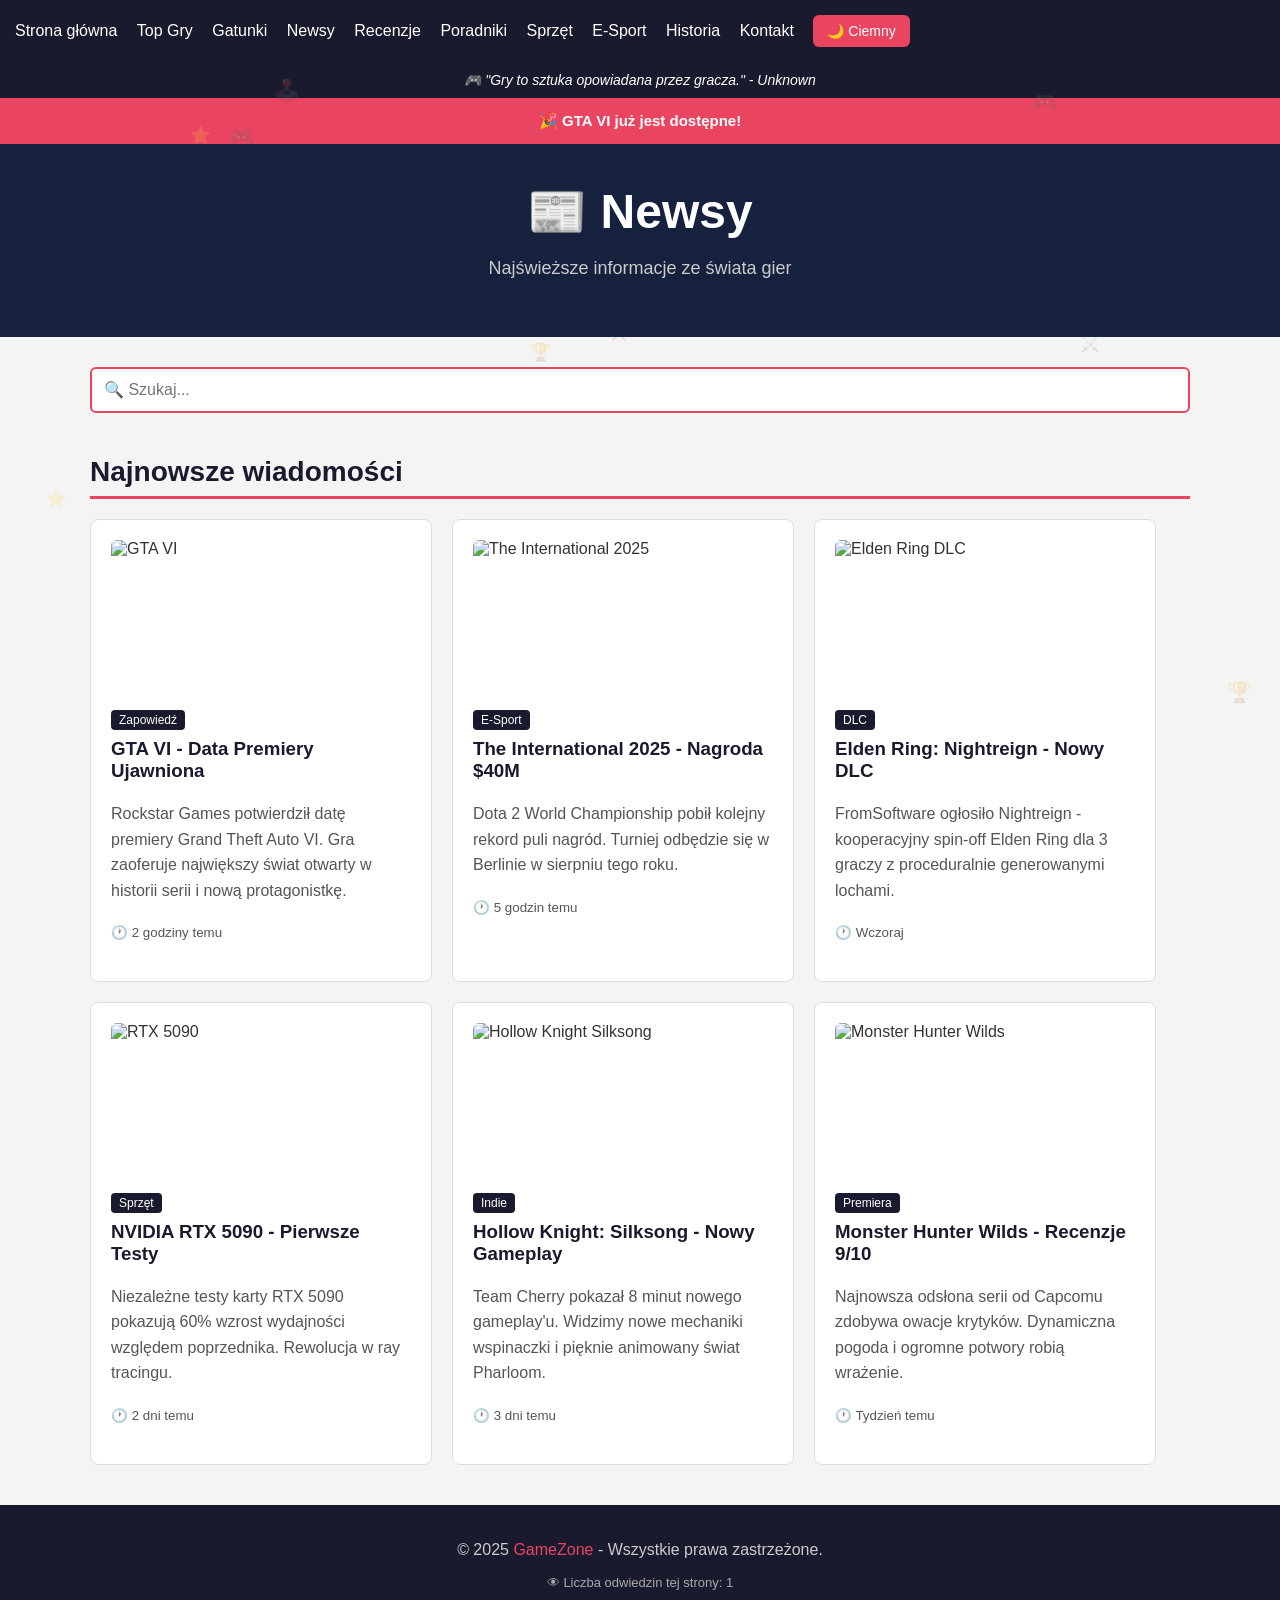
==== newsy.html @ ea4809ce "Add files via upload" ====
<!DOCTYPE html>
<html lang="pl">
<head>
  <meta charset="UTF-8">
  <title>Newsy - GameZone</title>
  <link rel="stylesheet" href="style.css">
</head>
<body>

  <nav>
    <a href="index.html">Strona główna</a>
    <a href="top-games.html">Top Gry</a>
    <a href="gatunki.html">Gatunki</a>
    <a href="newsy.html">Newsy</a>
    <a href="recenzje.html">Recenzje</a>
    <a href="poradniki.html">Poradniki</a>
    <a href="sprzet.html">Sprzęt</a>
    <a href="esport.html">E-Sport</a>
    <a href="historia.html">Historia</a>
    <a href="kontakt.html">Kontakt</a>
  </nav>

  <header>
    <h1>📰 Newsy</h1>
    <p>Najświeższe informacje ze świata gier</p>
  </header>

  <main>
    <h2>Najnowsze wiadomości</h2>

    <div class="siatka">

      <div class="karta">
        <img src="grafiki/news-gta6.jpg" alt="GTA VI" width="300" height="160">
        <span class="gatunek">Zapowiedź</span>
        <h3>GTA VI - Data Premiery Ujawniona</h3>
        <p>Rockstar Games potwierdził datę premiery Grand Theft Auto VI. Gra zaoferuje największy świat otwarty w historii serii i nową protagonistkę.</p>
        <p><small>🕐 2 godziny temu</small></p>
      </div>

      <div class="karta">
        <img src="grafiki/news-ti2025.jpg" alt="The International 2025" width="300" height="160">
        <span class="gatunek">E-Sport</span>
        <h3>The International 2025 - Nagroda $40M</h3>
        <p>Dota 2 World Championship pobił kolejny rekord puli nagród. Turniej odbędzie się w Berlinie w sierpniu tego roku.</p>
        <p><small>🕐 5 godzin temu</small></p>
      </div>

      <div class="karta">
        <img src="grafiki/news-eldenring-dlc.jpg" alt="Elden Ring DLC" width="300" height="160">
        <span class="gatunek">DLC</span>
        <h3>Elden Ring: Nightreign - Nowy DLC</h3>
        <p>FromSoftware ogłosiło Nightreign - kooperacyjny spin-off Elden Ring dla 3 graczy z proceduralnie generowanymi lochami.</p>
        <p><small>🕐 Wczoraj</small></p>
      </div>

      <div class="karta">
        <img src="grafiki/news-rtx5090.jpg" alt="RTX 5090" width="300" height="160">
        <span class="gatunek">Sprzęt</span>
        <h3>NVIDIA RTX 5090 - Pierwsze Testy</h3>
        <p>Niezależne testy karty RTX 5090 pokazują 60% wzrost wydajności względem poprzednika. Rewolucja w ray tracingu.</p>
        <p><small>🕐 2 dni temu</small></p>
      </div>

      <div class="karta">
        <img src="grafiki/news-silksong.jpg" alt="Hollow Knight Silksong" width="300" height="160">
        <span class="gatunek">Indie</span>
        <h3>Hollow Knight: Silksong - Nowy Gameplay</h3>
        <p>Team Cherry pokazał 8 minut nowego gameplay'u. Widzimy nowe mechaniki wspinaczki i pięknie animowany świat Pharloom.</p>
        <p><small>🕐 3 dni temu</small></p>
      </div>

      <div class="karta">
        <img src="grafiki/news-mhwilds.jpg" alt="Monster Hunter Wilds" width="300" height="160">
        <span class="gatunek">Premiera</span>
        <h3>Monster Hunter Wilds - Recenzje 9/10</h3>
        <p>Najnowsza odsłona serii od Capcomu zdobywa owacje krytyków. Dynamiczna pogoda i ogromne potwory robią wrażenie.</p>
        <p><small>🕐 Tydzień temu</small></p>
      </div>

    </div>
  </main>

  <footer>
    <p>© 2025 <a href="index.html">GameZone</a> - Wszystkie prawa zastrzeżone.</p>
  </footer>

  <script src="script.js"></script>
</body>
</html>
---- style.css ----
body {
  font-family: Arial, sans-serif;
  background-color: #f4f4f4;
  color: #333333;
  margin: 0;
  padding: 0;
}

nav {
  background-color: #1a1a2e;
  padding: 15px;
}

nav a {
  color: white;
  text-decoration: none;
  margin-right: 15px;
  font-size: 16px;
}

nav a:hover {
  color: #e94560;
}

header {
  background-color: #16213e;
  color: white;
  text-align: center;
  padding: 40px 20px;
}

header h1 {
  font-size: 48px;
  margin: 0 0 10px 0;
}

header p {
  font-size: 18px;
  color: #cccccc;
}

main {
  max-width: 1100px;
  margin: 30px auto;
  padding: 0 20px;
}

h2 {
  font-size: 28px;
  color: #1a1a2e;
  border-bottom: 3px solid #e94560;
  padding-bottom: 8px;
  margin-bottom: 20px;
}

.siatka {
  display: flex;
  flex-wrap: wrap;
  gap: 20px;
}

.karta {
  background-color: white;
  border: 1px solid #dddddd;
  border-radius: 8px;
  padding: 20px;
  width: 300px;
  opacity: 0;
  transform: translateY(30px);
  transition: opacity 0.5s ease, transform 0.5s ease, box-shadow 0.3s ease;
}

.karta.widoczna {
  opacity: 1;
  transform: translateY(0);
}

.karta:hover {
  transform: translateY(-6px);
  box-shadow: 0 8px 20px rgba(0, 0, 0, 0.15);
}

.karta h3 {
  color: #1a1a2e;
  margin-top: 0;
}

.karta p {
  color: #555555;
  line-height: 1.6;
}

.karta a {
  color: #e94560;
  text-decoration: none;
  font-weight: bold;
}

.karta img {
  width: 100%;
  height: 160px;
  object-fit: cover;
  border-radius: 6px;
  margin-bottom: 10px;
  display: block;
}

.obrazek {
  width: 100%;
  height: 160px;
  background-color: #1a1a2e;
  border-radius: 6px;
  display: flex;
  align-items: center;
  justify-content: center;
  font-size: 50px;
  margin-bottom: 10px;
}

.gatunek {
  display: inline-block;
  background-color: #1a1a2e;
  color: white;
  font-size: 12px;
  padding: 3px 8px;
  border-radius: 4px;
  margin-bottom: 8px;
}

.ocena {
  color: #f5a623;
  font-weight: bold;
  margin-top: 10px;
}

.linia-czasu {
  border-left: 4px solid #e94560;
  padding-left: 20px;
}

.wydarzenie {
  background-color: white;
  border: 1px solid #dddddd;
  border-radius: 8px;
  padding: 15px 20px;
  margin-bottom: 15px;
}

.wydarzenie .rok {
  font-size: 22px;
  font-weight: bold;
  color: #e94560;
}

.wydarzenie h3 {
  margin: 5px 0;
  color: #1a1a2e;
}

.wydarzenie p {
  color: #555555;
  line-height: 1.6;
}

form {
  background-color: white;
  padding: 30px;
  border-radius: 8px;
  border: 1px solid #dddddd;
  max-width: 600px;
}

form label {
  display: block;
  font-weight: bold;
  margin-bottom: 5px;
  color: #1a1a2e;
}

form input,
form textarea,
form select {
  width: 100%;
  padding: 10px;
  margin-bottom: 15px;
  border: 1px solid #cccccc;
  border-radius: 5px;
  font-size: 15px;
  box-sizing: border-box;
}

form button {
  background-color: #e94560;
  color: white;
  border: none;
  padding: 12px 25px;
  font-size: 16px;
  border-radius: 5px;
  cursor: pointer;
}

form button:hover {
  background-color: #c73652;
}

#pasek-postepu {
  position: fixed;
  top: 0;
  left: 0;
  height: 4px;
  width: 0%;
  background-color: #e94560;
  z-index: 9999;
  transition: width 0.1s;
}

footer {
  background-color: #1a1a2e;
  color: #cccccc;
  text-align: center;
  padding: 20px;
  margin-top: 40px;
}

footer a {
  color: #e94560;
  text-decoration: none;
}

.kontakt-grid {
  display: flex;
  gap: 40px;
  flex-wrap: wrap;
}

.kontakt-lewa {
  flex: 1;
  min-width: 300px;
}

.kontakt-prawa {
  flex: 1;
  min-width: 260px;
}

.info-karta {
  background-color: white;
  border: 1px solid #dddddd;
  border-radius: 8px;
  padding: 14px 18px;
  margin-bottom: 10px;
  transition: transform 0.2s ease, box-shadow 0.2s ease;
}

.info-karta:hover {
  transform: translateX(6px);
  box-shadow: 3px 3px 10px rgba(0,0,0,0.1);
}

.info-karta.social a {
  color: #e94560;
  text-decoration: none;
  font-weight: bold;
}

.blad {
  color: #e94560;
  font-size: 13px;
  margin: -10px 0 10px 0;
  min-height: 16px;
}

.sukces {
  display: none;
  background-color: #d4edda;
  color: #155724;
  border: 1px solid #c3e6cb;
  border-radius: 6px;
  padding: 14px;
  margin-top: 15px;
  animation: pojawSie 0.5s ease;
}

@keyframes pojawSie {
  from { opacity: 0; transform: translateY(-10px); }
  to   { opacity: 1; transform: translateY(0); }
}

@keyframes trzesienie {
  0%   { transform: translateX(0); }
  20%  { transform: translateX(-8px); }
  40%  { transform: translateX(8px); }
  60%  { transform: translateX(-5px); }
  80%  { transform: translateX(5px); }
  100% { transform: translateX(0); }
}

.trzesienie {
  animation: trzesienie 0.4s ease;
  border-color: #e94560 !important;
}

@keyframes wjazd-lewo {
  from { opacity: 0; transform: translateX(-40px); }
  to   { opacity: 1; transform: translateX(0); }
}

@keyframes wjazd-prawo {
  from { opacity: 0; transform: translateX(40px); }
  to   { opacity: 1; transform: translateX(0); }
}

@keyframes wjazd-dol {
  from { opacity: 0; transform: translateY(40px); }
  to   { opacity: 1; transform: translateY(0); }
}

@keyframes pulsowanie {
  0%   { box-shadow: 0 0 0 0 rgba(233, 69, 96, 0.4); }
  70%  { box-shadow: 0 0 0 10px rgba(233, 69, 96, 0); }
  100% { box-shadow: 0 0 0 0 rgba(233, 69, 96, 0); }
}

.animacja-lewo {
  animation: wjazd-lewo 0.6s ease both;
}

.animacja-prawo {
  animation: wjazd-prawo 0.6s ease both;
}

.animacja-dol {
  animation: wjazd-dol 0.6s ease both;
}

nav a {
  transition: color 0.2s ease, letter-spacing 0.2s ease;
}

nav a:hover {
  color: #e94560;
  letter-spacing: 1px;
}

header {
  animation: wjazd-dol 0.7s ease both;
}

form input:focus,
form textarea:focus,
form select:focus {
  outline: none;
  border-color: #e94560;
  box-shadow: 0 0 6px rgba(233, 69, 96, 0.3);
  transition: box-shadow 0.3s ease;
}

form button {
  transition: background-color 0.2s ease, transform 0.2s ease;
  animation: pulsowanie 2s infinite;
}

form button:hover {
  background-color: #c73652;
  transform: scale(1.05);
}

.wydarzenie {
  transition: transform 0.2s ease, box-shadow 0.2s ease;
}

.wydarzenie:hover {
  transform: translateX(8px);
  box-shadow: 3px 3px 12px rgba(0,0,0,0.1);
}

.blad404 {
  text-align: center;
  padding: 80px 20px;
}

.liczba404 {
  font-size: 120px;
  font-weight: bold;
  color: #e94560;
  line-height: 1;
  animation: trzesienie404 1s ease infinite;
}

@keyframes trzesienie404 {
  0%   { transform: rotate(0deg); }
  25%  { transform: rotate(-3deg); }
  50%  { transform: rotate(3deg); }
  75%  { transform: rotate(-2deg); }
  100% { transform: rotate(0deg); }
}

.blad404 h2 {
  font-size: 32px;
  color: #1a1a2e;
  border: none;
  margin-bottom: 10px;
}

.blad404 p {
  color: #555555;
  font-size: 18px;
  margin-bottom: 30px;
}

.przycisk404 {
  display: inline-block;
  background-color: #e94560;
  color: white;
  text-decoration: none;
  padding: 14px 30px;
  border-radius: 6px;
  font-size: 16px;
  transition: transform 0.2s ease, background-color 0.2s ease;
}

.przycisk404:hover {
  background-color: #c73652;
  transform: scale(1.05);
}

.losowa-gra {
  margin-top: 50px;
  background-color: white;
  border: 1px solid #dddddd;
  border-radius: 8px;
  padding: 20px;
  display: inline-block;
  min-width: 280px;
  animation: pojawSie 1s ease 0.5s both;
}

.losowa-gra p {
  margin: 0 0 8px 0;
  font-size: 15px;
}

.losowa-gra h3 {
  color: #e94560;
  margin: 0;
  font-size: 22px;
}

.przelacznik-tryb {
  margin-left: auto;
  background-color: #e94560;
  color: white;
  border: none;
  padding: 8px 14px;
  border-radius: 6px;
  cursor: pointer;
  font-size: 14px;
  transition: background-color 0.2s ease;
}

.przelacznik-tryb:hover {
  background-color: #c73652;
}

body.ciemny {
  background-color: #121212;
  color: #e0e0e0;
}

body.ciemny nav {
  background-color: #000000;
}

body.ciemny header {
  background-color: #1a1a1a;
}

body.ciemny .karta {
  background-color: #1e1e1e;
  border-color: #333333;
}

body.ciemny .karta h3 {
  color: #ffffff;
}

body.ciemny .karta p {
  color: #aaaaaa;
}

body.ciemny h2 {
  color: #ffffff;
  border-bottom-color: #e94560;
}

body.ciemny .wydarzenie {
  background-color: #1e1e1e;
  border-color: #333333;
}

body.ciemny .wydarzenie h3 {
  color: #ffffff;
}

body.ciemny .wydarzenie p {
  color: #aaaaaa;
}

body.ciemny form {
  background-color: #1e1e1e;
  border-color: #333333;
}

body.ciemny form label {
  color: #e0e0e0;
}

body.ciemny form input,
body.ciemny form textarea,
body.ciemny form select {
  background-color: #2a2a2a;
  border-color: #444444;
  color: #e0e0e0;
}

body.ciemny .info-karta {
  background-color: #1e1e1e;
  border-color: #333333;
}

body.ciemny footer {
  background-color: #000000;
}

body.ciemny .blad404 h2 {
  color: #ffffff;
}

body.ciemny .losowa-gra {
  background-color: #1e1e1e;
  border-color: #333333;
}

nav, header, main, footer {
  position: relative;
  z-index: 1;
}
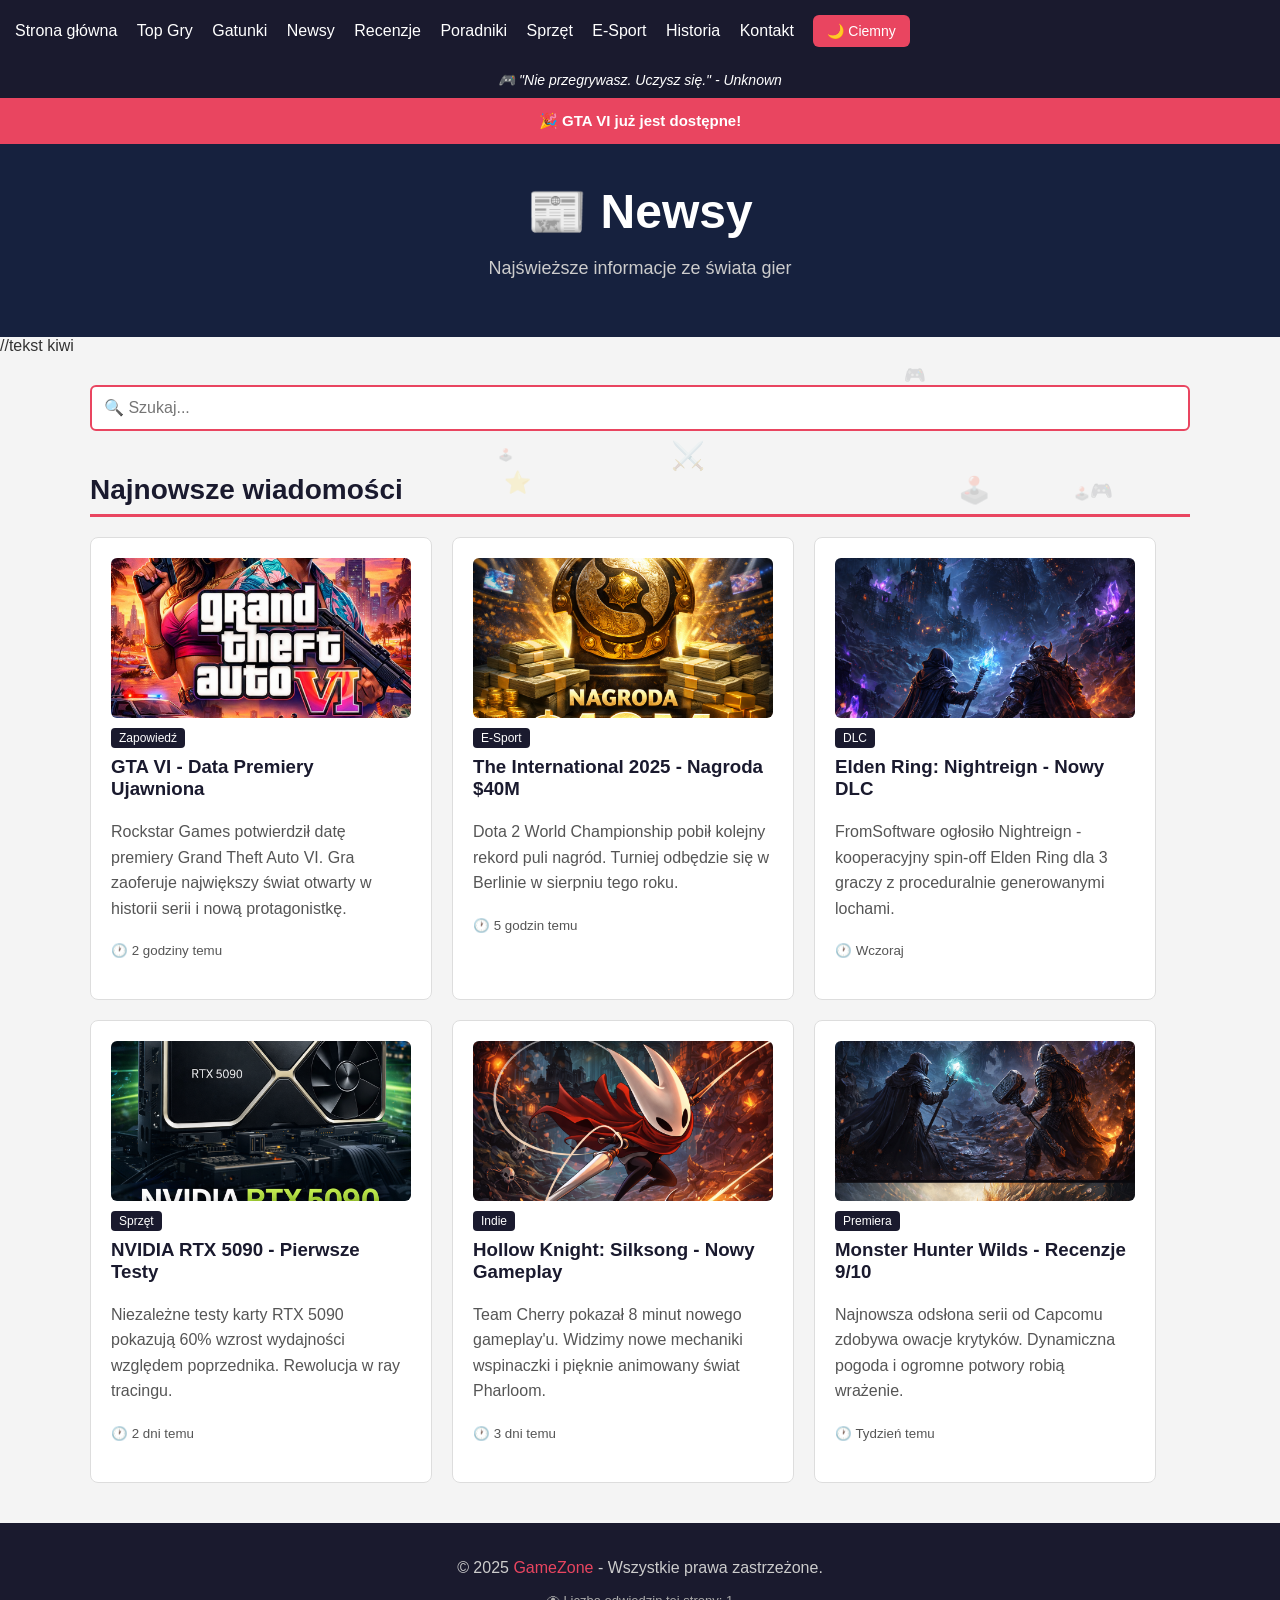
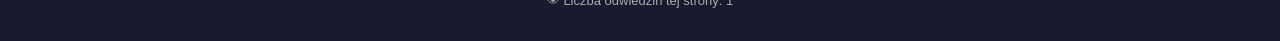
==== commit 3f88a0aa: "Fix HTML formatting and add new content" ====
--- a/newsy.html
+++ b/newsy.html
@@ -24,6 +24,8 @@
     <h1>📰 Newsy</h1>
     <p>Najświeższe informacje ze świata gier</p>
   </header>
+
+  //tekst kiwi
 
   <main>
     <h2>Najnowsze wiadomości</h2>
@@ -87,4 +89,4 @@
 
   <script src="script.js"></script>
 </body>
-</html>+</html>
